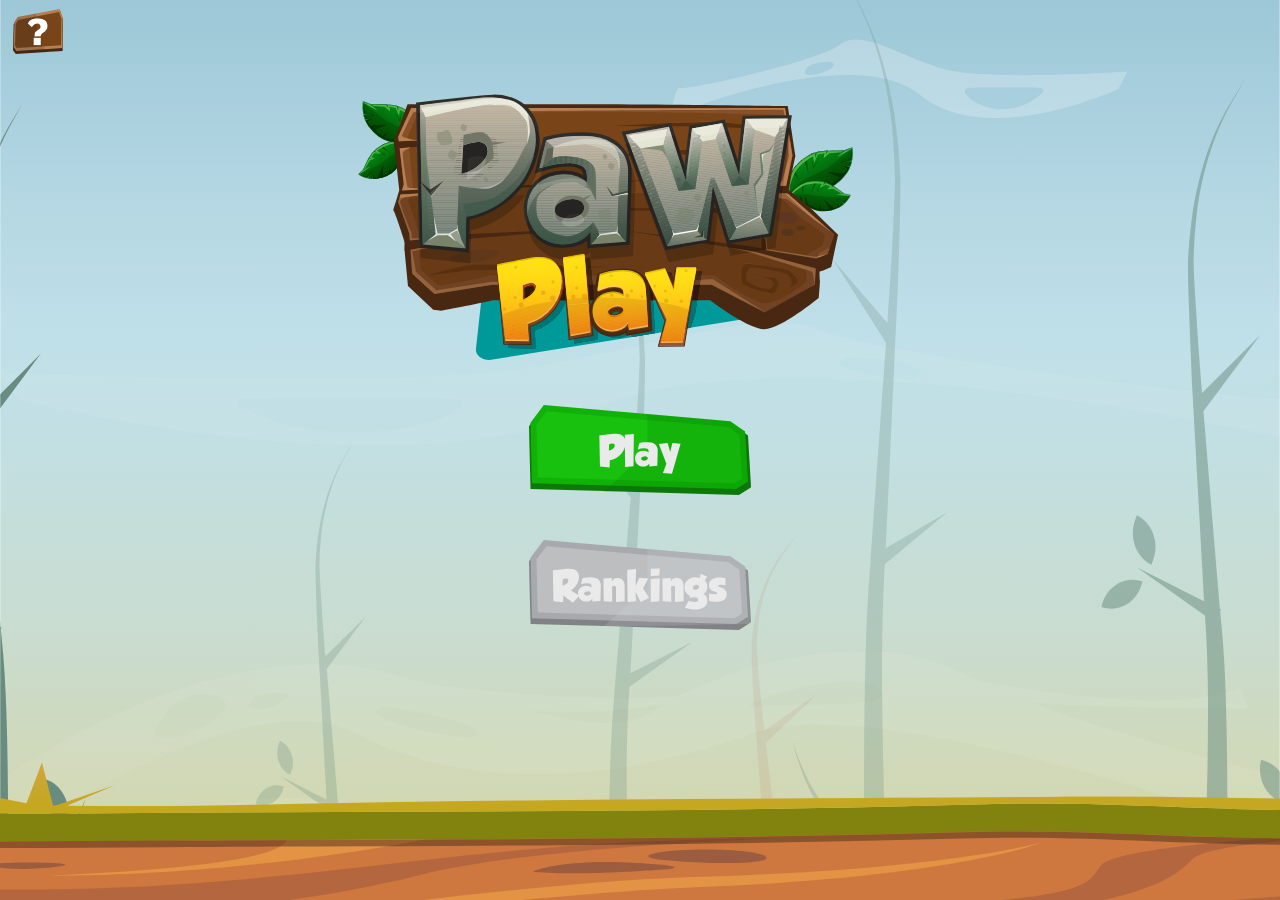
==== home.html @ 7a781687 "initial commit" ====
<!DOCTYPE html>
<html>
<head>
	<meta charset="utf-8"/>
	<title>Home Page</title>
    <link rel="stylesheet" type="text/css" href="css/main.css">
</head>
<body id="hbody">
    
       <!-- <img id="hbackground"> -->
        <img id="bhbackground">
        <img id="hground" src="img/groundbg.svg">
        <img id="hquest" onclick="window.location.href='tutorial.html'">
       <!-- <img id="hset"> -->
        <img id="hlogo">
        <img id="hplay" onclick="window.location.href='login.html'">
        <!--<img id="hlogin">-->
        <img id="hrank">
        <img id="htiger">
        <img id="hrhino">
        <img id="happle">
    
   <script src="js/home.js"></script>
    
</body>
</html>
---- css/main.css ----
#nimg {
    width: 200px;
    height: 200px;
    background-color: aqua;
    position: absolute;
    top: 100px;
    display: none;
}




/* Home Page Mobile */


#hbody {
    background: url(../img/skybg.svg) no-repeat center center fixed; 
    -webkit-background-size: contain;
    -moz-background-size: contain;
    -o-background-size: contain;
    background-size: cover;
    }
    
#hground {
    position: fixed;
    bottom: 0px;
    width: 100vw;
    left: 0px;
    }
    
#hlogo {
    width: 85%;
    position: absolute;
    top: 10%;
    left: 7%;
}

#hplay{
    height: 10%;
    position: absolute;
    top: 45%;
    left: 30%;
}
/*#hlogin{
     height: 10%;
    position: absolute;
    top: 57%;
    left: 30%;
}
*/
#hrank{
     height: 10%;
    position: absolute;
    top: 57%;
    left: 30%;
}

#hquest{
    width: 40px;
    position: absolute;
    top: 5px;
    left: 5px;
}

#hset{
    width: 50px;
    position: absolute;
    top: 5px;
    right: 5px;
}
#htiger{
    width: 150px;
    position: fixed;
    bottom: 10px;
    right: 10px;
}

#hrhino{
    width: 75px;
    position: fixed;
    bottom: 90px;
    left: 5px;
}

#happle {
    width: 40px;
    position: fixed;
    bottom: 80px;
    left: 70px;
}
    




/* Home Page Desktop */

@media only screen and (min-width: 500px){
  
#hbody {
    background: url(../img/bigsky.svg) no-repeat center center fixed; 
    -webkit-background-size: contain;
    -moz-background-size: contain;
    -o-background-size: contain;
    background-size: cover;
    }
    
#ground {
    position: fixed;
    bottom: 0px;
    width: 100vw;
    left: 0px;
    height: 15%;
    }
    
#hlogo {
    height: 30%;
    position: absolute;
    top: 10%;
    left: 5%;
}

#hplay{
   height: 10%;
    position: absolute;
    top: 45%;
    left: 0;
    right: 0;
    bottom: 0;
    margin: 0 auto;
}
/*#hlogin{
    height: 10%;
    position: absolute;
    top: 57%;
    left: 0;
    right: 0;
    bottom: 0;
    margin: 0 auto;
}*/

#hrank{
    height: 10%;
    position: absolute;
    top: 60%;
    left: 0;
    right: 0;
    bottom: 0;
    margin: 0 auto;
}

#hquest{
    width: 50px;
    position: absolute;
    top: 1%;
    left: 1%;
}

#hset{
     width: 50px;
    position: absolute;
    top: 1%;
    right: 1%;
}
#htiger{
    width: 20%;
    position: fixed;
    bottom: 10px;
    right: 2%;
}

#hrhino{
    width: 10%;
    position: fixed;
    bottom: 90px;
    left: 3%;
}

#happle {
    width: 5%;
    position: fixed;
    bottom: 80px;
    left: 12%;
}   
}
    





/* Login Mobile */
#lbody {
    background: url(../img/skybg.svg) no-repeat center center fixed; 
    -webkit-background-size: contain;
    -moz-background-size: contain;
    -o-background-size: contain;
    background-size: cover;
    }
    
#lground {
    position: fixed;
    bottom: 0px;
    width: 100vw;
    height: 100px;
    left: 0px;
    }

#lok{
    width: 30%;
    position: absolute;
    bottom: 25%;
    left: 0;
    right: 0;
    margin: 0 auto;
    z-index: 1;
}

#lback{
    width: 100px;
    position: absolute;
    top: 5px;
    right: 5px;
}

.input {
    bottom: 70%;
    left: 15%;
    position: absolute;
    width: 70%;
    height: 12%;
    
    background-repeat: no-repeat;
    font-size: 14pt;
    color: dimgray;
    
    font-family: "Montserrat-Medium";
    text-align: center;
    background-image: url(../img/nameinput.svg);
    background-color: transparent;
    border: none;
    background-size: cover;
}

#lanimals{
    top: 35%;
    left: 10%;
    position: absolute;
    width: 70%;
    height: 10%;
    
    font-family: "Montserrat-Medium";
    background-image: url(../img/nameinput.svg);
    background-color: transparent;
    border: none;
    background-size: cover;
    color: dimgray;
    font-size: 14pt;
    text-align: center;
    display: inline-block;
}


#lanim {
    width: 100px;
    height: 100px;
    border: 2px solid black;
    position: absolute;
    bottom: 32%;
    left: 35%;
}


#ldiv{
    display: none;
     bottom: 70%;
    left: 15%;
    position: absolute;
    width: 70%;
    height: 12%;
    
    
    background-repeat: no-repeat;
    font-size: 14pt;
    color: dimgray;
    
    font-family: "Montserrat-Medium";
    text-align: center;
    background-image: url(../img/nameinput.svg);
    background-color: transparent;
    border: none;
    background-size: cover;
}

#newuser {
     width: 100px;
    position: absolute;
    top: 5px;
    left: 5px;   

}
    .animpic {
        width: 30%;
        height: 40%;
        margin: 2px;
    }
    #animpicbox {
        width: 100%;
        height: 20%;
        position: absolute;
        left: 0;
        right: 0;
        bottom: 37%;
        margin: auto;
    }
    #picanim {
        bottom: 60%;
        left: 0;
        right: 0;
        margin: auto;

        position: absolute;
        width: 300px;
        height: 30px;

        font-family: "Montserrat-Medium";
        background-color: transparent;
        border: none;
        background-size: cover;
        color: dimgray;
        font-size: 14pt;
        text-align: center;
    }







/* Login Desktop */

@media only screen and (min-width: 500px){
  
#hbody {
     background: url(../img/skybg.svg) no-repeat center center fixed; 
    -webkit-background-size: contain;
    -moz-background-size: contain;
    -o-background-size: contain;
    background-size: cover;
    }
    
    
#ground {
    position: fixed;
    bottom: 0px;
    width: 100vw;
    left: 0px;
    height: 15%;
    }
    
#lok{
    height: 10%;
    position: absolute;
    top: 65%;
    left: 0;
    right: 0;
    bottom: 0;
    margin: 0 auto;
}

#lback{
    width: 125px;
    position: absolute;
    top: 5px;
    right: 5px;
}

.input {
    bottom: 70%;
    left: 0;
    right: 0;
    margin: auto;
    position: absolute;
    width: 300px;
    
    font-family: "Montserrat-Medium";
    background-image: url(../img/nameinput.svg);
    background-color: transparent;
    border: none;
    background-size: cover;
    color: dimgray;
    font-size: 20pt;
    text-align: center;
    display: inline-block;
}

#lanimals{
    bottom: 60%;
    left: 0;
    right: 0;
    margin: auto;
    position: absolute;
    width: 400px;
    height: 100px;
    
    font-family: "Montserrat-Medium";
    background-image: url(../img/nameinput.svg);
    background-color: transparent;
    border: none;
    background-size: cover;
    color: dimgray;
    font-size: 20pt;
    text-align: center;
    display: inline-block;
}


#lanim {
    width: 100px;
    height: 100px;
    border: 2px solid black;
    position: absolute;
    bottom: 32%;
    left: 35%;
}


#ldiv{
   bottom: 70%;
    left: 0;
    right: 0;
    margin: auto;
    position: absolute;
    width: 300px;
    
    font-family: "Montserrat-Medium";
    background-image: url(../img/nameinput.svg);
    background-color: transparent;
    border: none;
    background-size: cover;
    color: dimgray;
    font-size: 20pt;
    text-align: center;
    display: none;
}

#newuser {
    width: 125px;
    position: absolute;
    top: 5px;
    left: 5px;
}

    .animpic {
        width: 80px;
        height: 100px;
    }
    #animpicbox {
        width: 550px;
        height: 100px;
        position: absolute;
        left: 0;
        right: 0;
        bottom: 42%;
        margin: auto;
    }
    #picanim {
        bottom: 58%;
        left: 0;
        right: 0;
        margin: auto;

        position: absolute;
        width: 400px;
        height: 30px;

        font-family: "Montserrat-Medium";
        background-color: transparent;
        border: none;
        background-size: cover;
        color: dimgray;
        font-size: 20pt;
        text-align: center;
    }






















































<<<<<<< HEAD
body {
    background: url(/img/bg-2.svg) no-repeat center center fixed; 
      -webkit-background-size: contain;
      -moz-background-size: contain;
      -o-background-size: contain;
      background-size: contain;
    
}


/* Level 1 Mobile */
=======


>>>>>>> origin/master




.falling{
    display: block;
    height: 80px;
    position: fixed;
    top: 0;
    left: 90px;
}


#bottoanimalsmarea {
    position: fixed;
    bottom: 0;
    width: 100vw;
    max-height: 25%;
}

#animalheads {
    position: relative;
    height: 100px;
    bottom: 20px;
}

<<<<<<< HEAD
#topbar {
    position: fixed;
    top: 0;
    width: 100vw;
    z-index: 2;
=======
#sok{
    width: 300px;
    position: absolute;
    top: 950px;
    right: 50px;
}
#scancel {
    width: 300px;
    position: absolute;
    top: 950px;
    left: 50px; 
>>>>>>> origin/master
}

#lefttopwood{
    position: fixed;
    left: 0;
    height: 13.2vh;
    z-index: 2;
}

#middletopwood{
/*
    position: fixed;
    background: url(/img/middle-topwood.svg) repeat-x left top; 
    background-size: 0.5em, 0.5em;
*/
    
    position: fixed;
    height: 10vh;
    width: 95vw;
    left: 5px;
    right: 2px;
    top: 0;
    
}

#righttopwood{
    position: fixed;
    right: 0;
    height: 22vh;
}

#gameplaysettings{
    position: fixed;
    top: 2vh;
    right: 3vw;
    z-index: 2;
}


<<<<<<< HEAD
#score {
=======

    
    
    
  







/* Level 1 Mobile */

.background1 {
    width: 40vw;
    height: auto;
>>>>>>> origin/master
    position: fixed;
    left: 0;
    z-index: 3;
}



@media (max-width: 700px) {
    body {
        background: url(/img/bg-3.svg) no-repeat center center fixed; 
      -webkit-background-size: contain;
      -moz-background-size: contain;
      -o-background-size: contain;
      background-size: contain;
    }

}
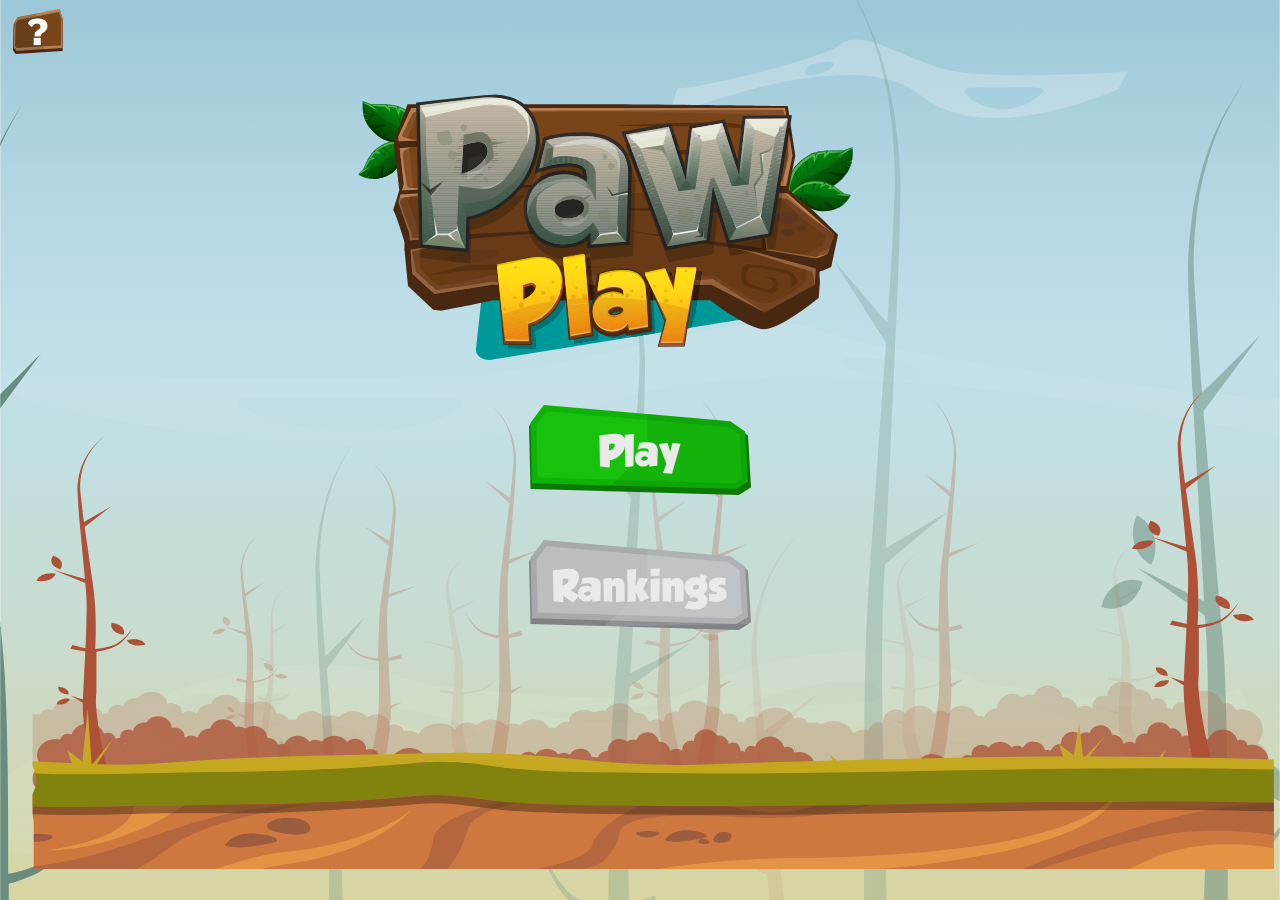
==== commit 28a0b2a3: "fixed home" ====
--- a/home.html
+++ b/home.html
@@ -9,7 +9,7 @@
     
        <!-- <img id="hbackground"> -->
         <img id="bhbackground">
-        <img id="hground" src="img/groundbg.svg">
+        <img id="hground" src="img/g-bgbot-desktop.svg">
         <img id="hquest" onclick="window.location.href='tutorial.html'">
        <!-- <img id="hset"> -->
         <img id="hlogo">
--- a/css/main.css
+++ b/css/main.css
@@ -23,9 +23,9 @@
     
 #hground {
     position: fixed;
-    bottom: 0px;
-    width: 100vw;
-    left: 0px;
+  bottom: 0px;
+  z-index: -2;
+  width: 100vw;
     }
     
 #hlogo {
@@ -199,11 +199,11 @@
     }
     
 #lground {
-    position: fixed;
-    bottom: 0px;
-    width: 100vw;
-    height: 100px;
-    left: 0px;
+     position: fixed;
+  bottom: 0px;
+  z-index: -2;
+  width: 100vw;
+  width: 100vw;
     }
 
 #lok{
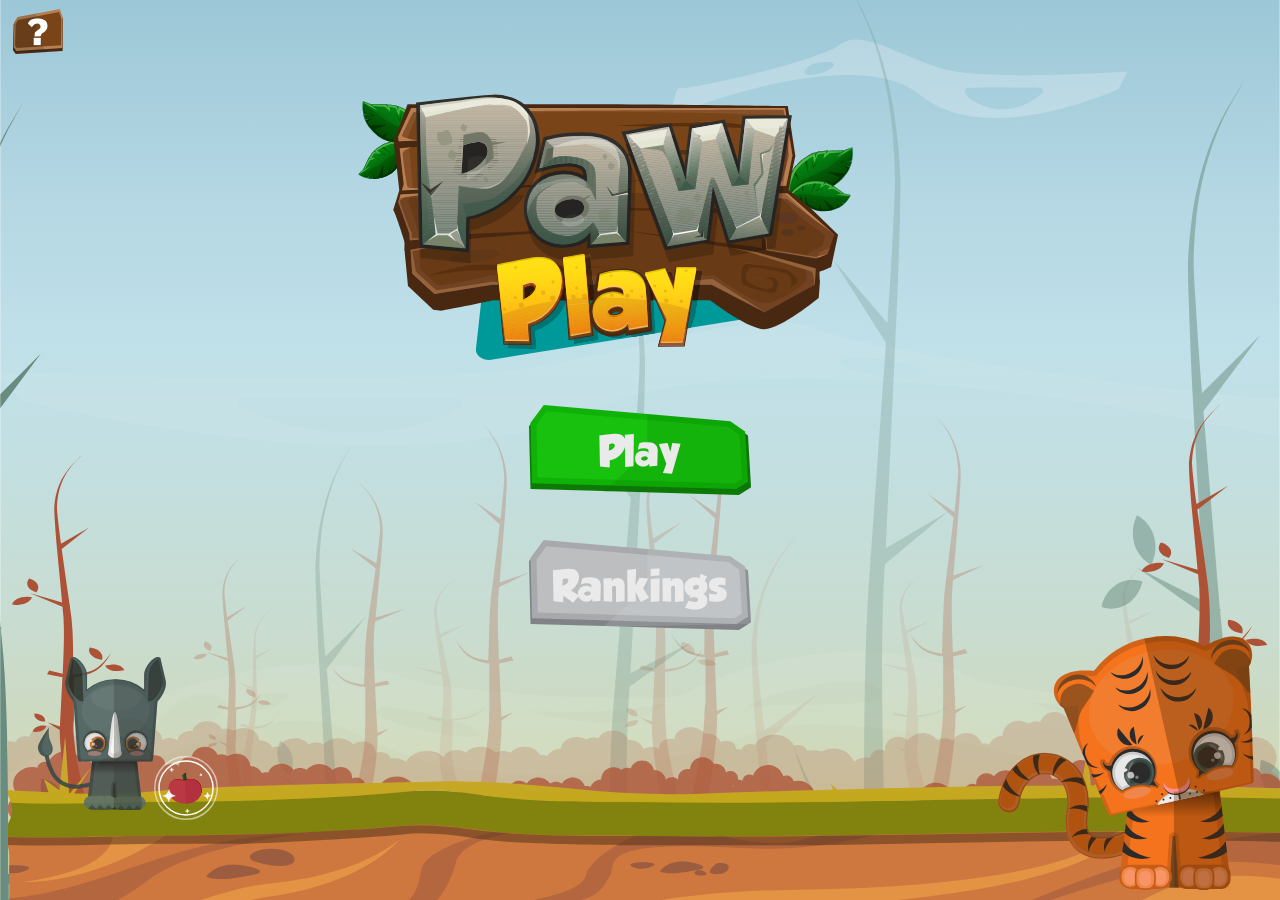
==== commit a1387090: "added viewport" ====
--- a/home.html
+++ b/home.html
@@ -3,6 +3,10 @@
 <head>
 	<meta charset="utf-8"/>
 	<title>Home Page</title>
+    
+    <meta id="viewport" name="viewport" content ="width=device-width, minimum-scale=1.0, maximum-scale=1.0, user-scalable=no" />
+    <meta id="viewport" name="viewport" content ="width=device-width" />
+    
     <link rel="stylesheet" type="text/css" href="css/main.css">
 </head>
 <body id="hbody">
--- a/css/main.css
+++ b/css/main.css
@@ -22,7 +22,7 @@
     }
     
 #hground {
-    position: fixed;
+position: fixed;
   bottom: 0px;
   z-index: -2;
   width: 100vw;
